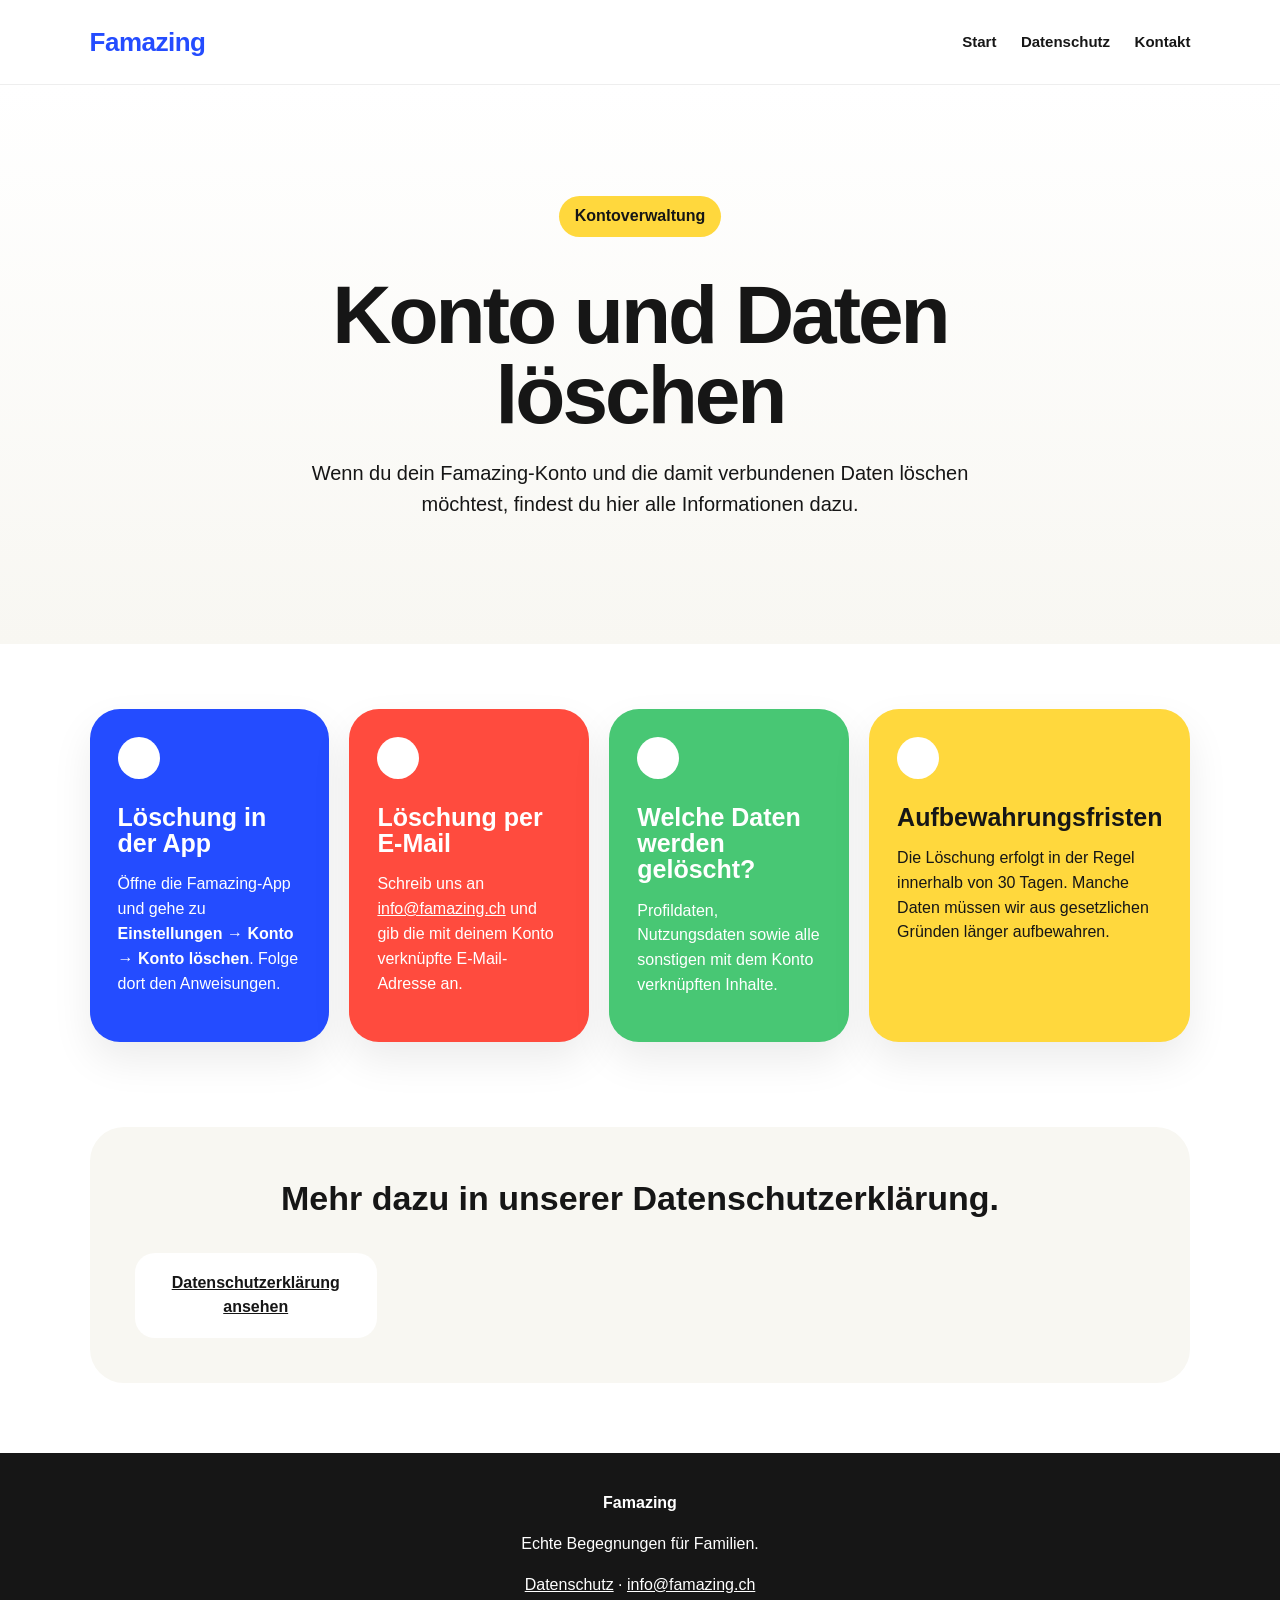
==== konto-loeschen.html @ 86db1a56 "Create    konto-loeschen.html" ====
<!DOCTYPE html>
<html lang="de">
<head>
  <meta charset="UTF-8" />
  <meta name="viewport" content="width=device-width, initial-scale=1.0" />
  <title>Konto löschen – Famazing</title>
  <meta name="description" content="So kannst du dein Famazing-Konto und deine Daten löschen." />
  <link rel="stylesheet" href="style.css" />
</head>
<body>
  <header class="nav">
    <div class="brand">Famazing</div>
    <nav>
      <a href="index.html">Start</a>
      <a href="privacy.html">Datenschutz</a>
      <a href="mailto:info@famazing.ch">Kontakt</a>
    </nav>
  </header>

  <main>
    <section class="hero">
      <p class="eyebrow">Kontoverwaltung</p>
      <h1>Konto und Daten löschen</h1>
      <p class="lead">
        Wenn du dein Famazing-Konto und die damit verbundenen Daten löschen möchtest,
        findest du hier alle Informationen dazu.
      </p>
    </section>

    <section class="cards">
      <article class="card blue-card">
        <div class="icon">●</div>
        <h2>Löschung in der App</h2>
        <p>Öffne die Famazing-App und gehe zu <strong>Einstellungen → Konto → Konto löschen</strong>. Folge dort den Anweisungen.</p>
      </article>

      <article class="card red-card">
        <div class="icon">●</div>
        <h2>Löschung per E-Mail</h2>
        <p>Schreib uns an <a href="mailto:info@famazing.ch">info@famazing.ch</a> und gib die mit deinem Konto verknüpfte E-Mail-Adresse an.</p>
      </article>

      <article class="card green-card">
        <div class="icon">●</div>
        <h2>Welche Daten werden gelöscht?</h2>
        <p>Profildaten, Nutzungsdaten sowie alle sonstigen mit dem Konto verknüpften Inhalte.</p>
      </article>

      <article class="card yellow-card">
        <div class="icon">●</div>
        <h2>Aufbewahrungsfristen</h2>
        <p>Die Löschung erfolgt in der Regel innerhalb von 30 Tagen. Manche Daten müssen wir aus gesetzlichen Gründen länger aufbewahren.</p>
      </article>
    </section>

    <section class="trust">
      <h2>Mehr dazu in unserer Datenschutzerklärung.</h2>
      <div class="trust-grid">
        <p><a href="privacy.html">Datenschutzerklärung ansehen</a></p>
      </div>
    </section>
  </main>

  <footer>
    <strong>Famazing</strong>
    <p>Echte Begegnungen für Familien.</p>
    <p><a href="privacy.html">Datenschutz</a> · <a href="mailto:info@famazing.ch">info@famazing.ch</a></p>
  </footer>
</body>
</html>
---- style.css ----
:root{
  --blue:#244CFF;
  --yellow:#FFD83D;
  --red:#FF4B3E;
  --green:#48C774;
  --dark:#161616;
  --soft:#F8F7F2;
}

*{box-sizing:border-box}

body{
  margin:0;
  font-family: Arial, Helvetica, sans-serif;
  color:var(--dark);
  background:white;
  line-height:1.55;
}

a{color:inherit}

.nav{
  display:flex;
  justify-content:space-between;
  align-items:center;
  padding:22px 7%;
  border-bottom:1px solid #eee;
  background:white;
  position:sticky;
  top:0;
  z-index:10;
}

.brand{
  font-size:26px;
  font-weight:900;
  color:var(--blue);
  letter-spacing:-0.5px;
}

nav a{
  margin-left:20px;
  text-decoration:none;
  font-weight:700;
  font-size:15px;
}

.hero{
  position:relative;
  overflow:hidden;
  padding:95px 7% 90px;
  text-align:center;
  background:linear-gradient(180deg,#fff 0%,var(--soft) 100%);
}

.eyebrow{
  display:inline-block;
  background:var(--yellow);
  padding:8px 16px;
  border-radius:999px;
  font-weight:800;
}

h1{
  font-size:clamp(42px,8vw,82px);
  line-height:0.98;
  letter-spacing:-3px;
  margin:22px auto;
  max-width:850px;
}

.lead{
  max-width:720px;
  margin:0 auto 34px;
  font-size:20px;
}

.buttons{
  display:flex;
  gap:14px;
  justify-content:center;
  flex-wrap:wrap;
}

.btn{
  padding:15px 22px;
  border-radius:999px;
  text-decoration:none;
  font-weight:900;
}

.primary{
  background:var(--blue);
  color:white;
}

.secondary{
  background:white;
  border:2px solid var(--blue);
  color:var(--blue);
}

.blob{
  position:absolute;
  border-radius:50%;
  opacity:.9;
}

.blob.blue{
  width:90px;height:90px;background:var(--blue);
  left:9%;top:105px;
}

.blob.yellow{
  width:75px;height:75px;background:var(--yellow);
  right:12%;top:80px;
}

.blob.red{
  width:55px;height:55px;background:var(--red);
  right:23%;bottom:55px;
}

.cards{
  display:grid;
  grid-template-columns:repeat(4,1fr);
  gap:20px;
  padding:65px 7%;
}

.card{
  min-height:250px;
  padding:28px;
  border-radius:30px;
  color:white;
  box-shadow:0 18px 40px rgba(0,0,0,.08);
}

.card h2{
  font-size:25px;
  line-height:1.05;
  margin:25px 0 12px;
}

.icon{
  width:42px;
  height:42px;
  border-radius:50%;
  background:white;
  color:transparent;
}

.blue-card{background:var(--blue)}
.red-card{background:var(--red)}
.green-card{background:var(--green)}
.yellow-card{background:var(--yellow); color:#161616}

.trust{
  margin:20px 7% 70px;
  padding:45px;
  border-radius:34px;
  background:var(--soft);
  text-align:center;
}

.trust h2{
  font-size:34px;
  margin-top:0;
}

.trust-grid{
  display:grid;
  grid-template-columns:repeat(4,1fr);
  gap:14px;
  margin-top:25px;
}

.trust-grid p{
  background:white;
  border-radius:20px;
  padding:18px;
  font-weight:800;
  margin:0;
}

.legal{
  max-width:860px;
  margin:0 auto;
  padding:65px 7%;
}

.legal h1{
  font-size:52px;
  letter-spacing:-2px;
  text-align:left;
}

.legal h2{
  margin-top:38px;
  color:var(--blue);
}

.muted{color:#777}

.legal section{
  border-bottom:1px solid #eee;
  padding-bottom:20px;
}

footer{
  padding:38px 7%;
  background:#161616;
  color:white;
  text-align:center;
}

footer a{
  color:white;
}

@media(max-width:900px){
  .cards,.trust-grid{
    grid-template-columns:1fr 1fr;
  }
}

@media(max-width:620px){
  .nav{
    display:block;
    text-align:center;
  }

  nav{
    margin-top:12px;
  }

  nav a{
    margin:0 8px;
  }

  .cards,.trust-grid{
    grid-template-columns:1fr;
  }

  .hero{
    padding-top:65px;
  }

  .blob{
    opacity:.25;
  }

  .legal h1{
    font-size:42px;
  }
}
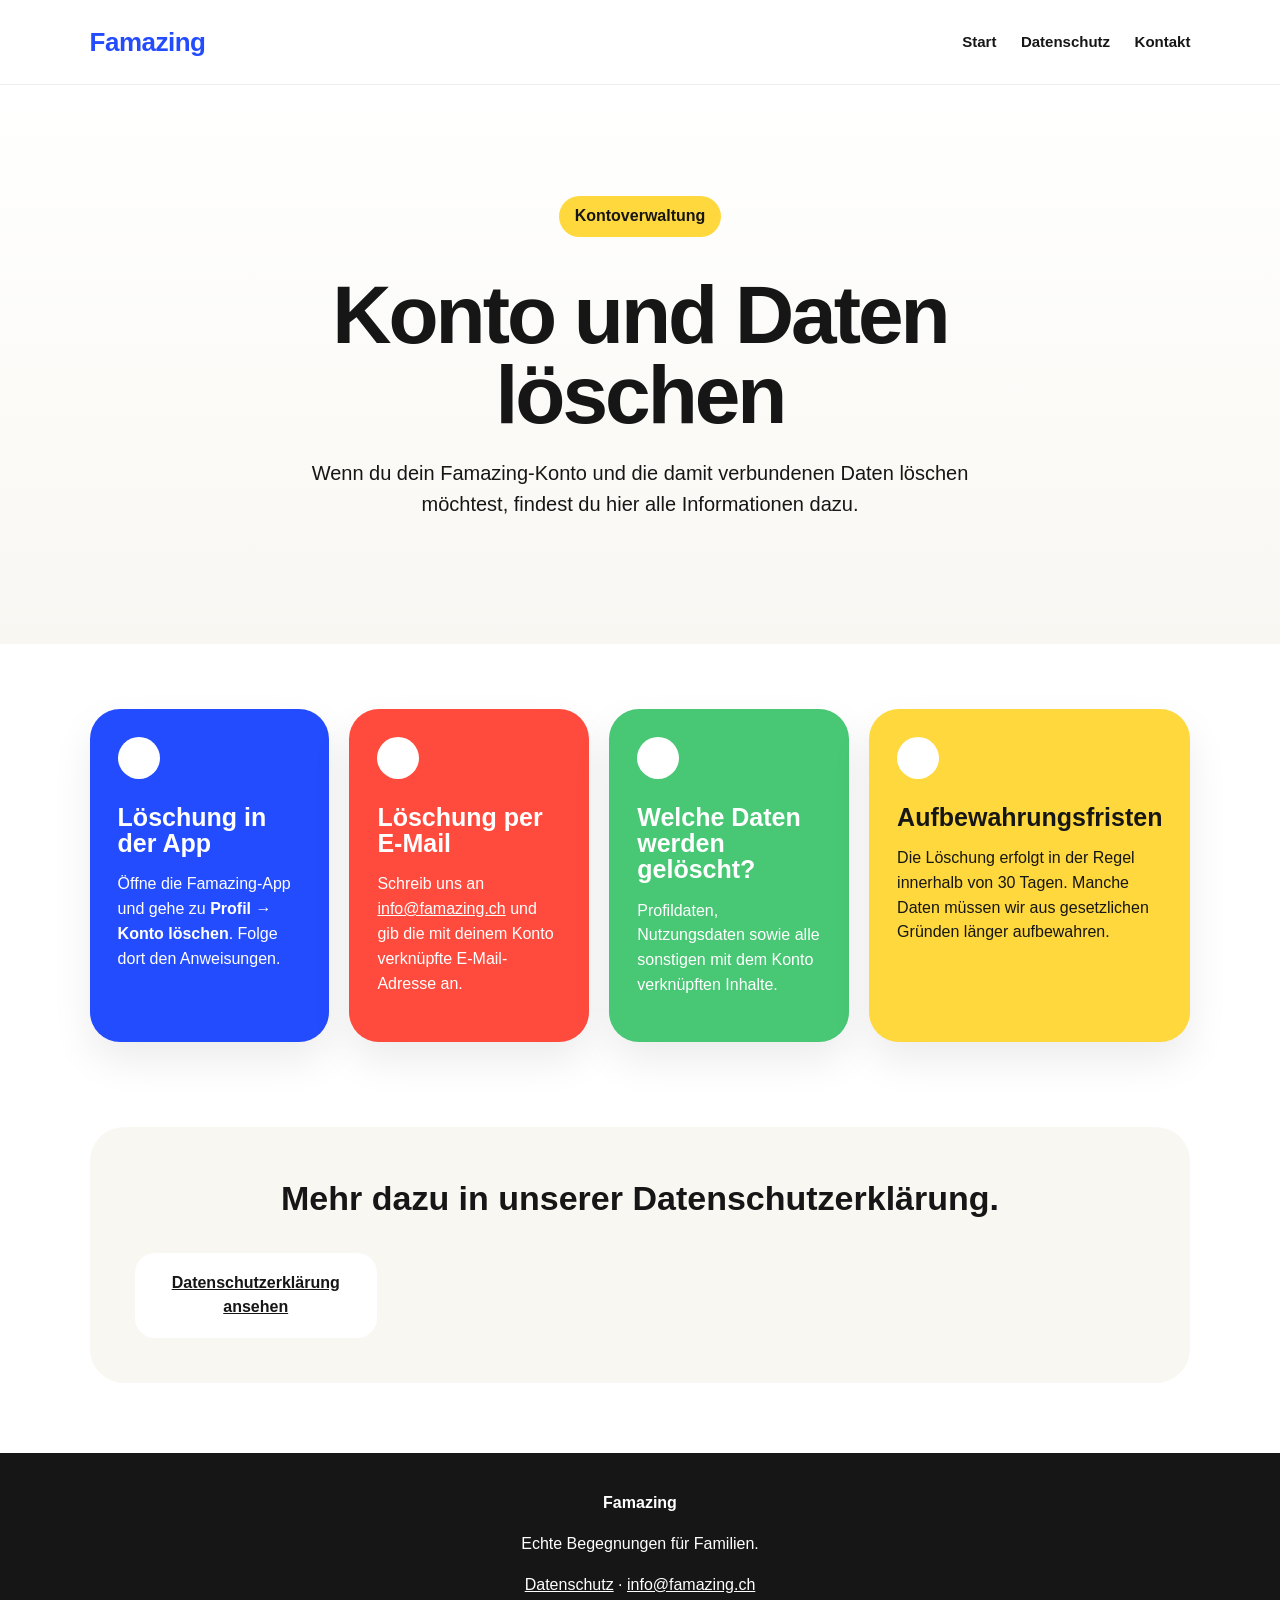
==== commit 1233fd78: "Update konto-loeschen.html Seite Konto löschen hinzugefügt" ====
--- a/konto-loeschen.html
+++ b/konto-loeschen.html
@@ -31,7 +31,7 @@
       <article class="card blue-card">
         <div class="icon">●</div>
         <h2>Löschung in der App</h2>
-        <p>Öffne die Famazing-App und gehe zu <strong>Einstellungen → Konto → Konto löschen</strong>. Folge dort den Anweisungen.</p>
+        <p>Öffne die Famazing-App und gehe zu <strong>Profil → Konto löschen</strong>. Folge dort den Anweisungen.</p>
       </article>
 
       <article class="card red-card">
